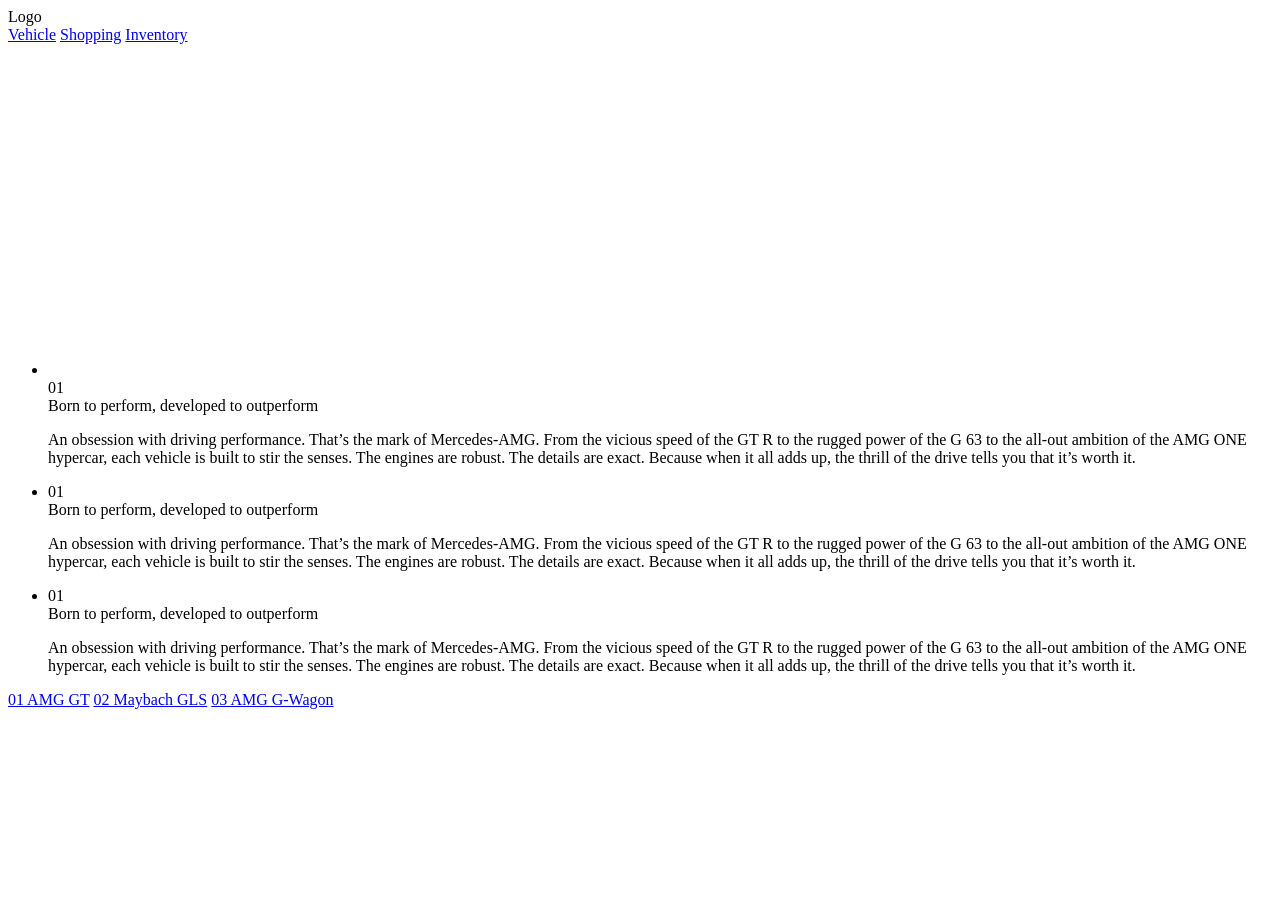
==== index.html @ 09127de3 "html added" ====
<!DOCTYPE html>
<html lang="en">
<head>
    <meta charset="UTF-8">
    <meta name="viewport" content="width=device-width, initial-scale=1.0">
    <title>Document</title>
      <link rel="stylesheet" href="/css/reset.css">
      <link rel="stylesheet" href="/css/styles.css">
      <link rel="preconnect" href="https://fonts.gstatic.com" crossorigin>
      <link href="https://fonts.googleapis.com/css2?family=Dancing+Script&family=Noto+Sans+JP:wght@100;300;400;500;700;900&display=swap" rel="stylesheet">
</head>
<body>
   <header class="page-header">
       <div class="page-header__logo">Logo</div>
       <nav class="page-header__nav">
        <a href="#">Vehicle</a>
        <a href="#">Shopping</a>
        <a href="#">Inventory</a>
       </nav>
   </header>
   <main>
        <section class="jumbo-slider">
            <ul class="jumbo-slider__container">
                <li class="jumbo-slider__slide" attr="1">
                    <div class="jumbo-slider__slide-bg">
                        <iframe class="jumbo-slider__video-player" width="560" height="315" src="https://www.youtube.com/embed/1K-9w93O3-g?autoplay=1&mute=1&t=0m0s" title="YouTube video player" frameborder="0" allow="accelerometer; autoplay; clipboard-write; encrypted-media; gyroscope; picture-in-picture" allowfullscreen></iframe>
                    </div>
                    <div class="container"> 
                        <div class="jumbo-slider__info">
                        <div class="jumbo-slider__slide-number">01</div>
                        <div class="jumbo-slider__title">
                            Born to perform, developed to outperform
                        </div>
                        <p class="jumbo-slider__description">
                            An obsession with driving performance. That’s the mark of Mercedes-AMG. From the vicious speed of the GT R to the rugged power of the G 63 to the all-out ambition of the AMG ONE hypercar, each vehicle is built to stir the senses.
                            The engines are robust. The details are exact. Because when it all adds up, the thrill of the drive tells you that it’s worth it.
                        </p>
                    </div>
                </div>
                    <div class="jumbo-slider__timeline">
                        <div class="jumbo-slider__line">
                        </div>
                    </div>   
                </li> 
                <li class="jumbo-slider__slide" attr="2">
                    <div class="jumbo-slider__slide-bg" style="background: url('/img/maybach.jpg');">
                    </div>
                    <div class="container"> <div class="jumbo-slider__info">
                        <div class="jumbo-slider__slide-number">01</div>
                        <div class="jumbo-slider__title">
                            Born to perform, developed to outperform
                        </div>
                        <p class="jumbo-slider__description">
                            An obsession with driving performance. That’s the mark of Mercedes-AMG. From the vicious speed of the GT R to the rugged power of the G 63 to the all-out ambition of the AMG ONE hypercar, each vehicle is built to stir the senses.
                            The engines are robust. The details are exact. Because when it all adds up, the thrill of the drive tells you that it’s worth it.
                        </p>
                    </div>
                </div>
                <div class="jumbo-slider__timeline">
                    <div class="jumbo-slider__line">
                    </div>    
                </li> 
                <li class="jumbo-slider__slide" attr="3">
                    <div class="jumbo-slider__slide-bg" style="background: url('/img/gwagon.jpg');">
                    </div>
                    <div class="container"> <div class="jumbo-slider__info">
                        <div class="jumbo-slider__slide-number">01</div>
                        <div class="jumbo-slider__title">
                            Born to perform, developed to outperform
                        </div>
                        <p class="jumbo-slider__description">
                            An obsession with driving performance. That’s the mark of Mercedes-AMG. From the vicious speed of the GT R to the rugged power of the G 63 to the all-out ambition of the AMG ONE hypercar, each vehicle is built to stir the senses.
                            The engines are robust. The details are exact. Because when it all adds up, the thrill of the drive tells you that it’s worth it.
                        </p>
                    </div>
                </div>
                <div class="jumbo-slider__timeline">
                    <div class="jumbo-slider__line">
                    </div>     
                </li> 
            </ul>

           <div class="jumbo-slider__nav">
               <a href="#" 
               class="jumbo-slider__link">01 AMG GT</a>
        
               <a href="#" 
               class="jumbo-slider__link">02 Maybach GLS</a>
            
                <a href="#" 
                class="jumbo-slider__link">03 AMG G-Wagon</a>
           </div>
           <div class="jumbo-slider__elipsis">
               <div class="jumbo-slider__circle jumbo-slider__circle--filled"></div>
               <div class="jumbo-slider__circle"></div>
               <div class="jumbo-slider__circle"></div>
           </div>
       </section>
   </main>
<script src="/js/app.js"></script>
</body>
</html>
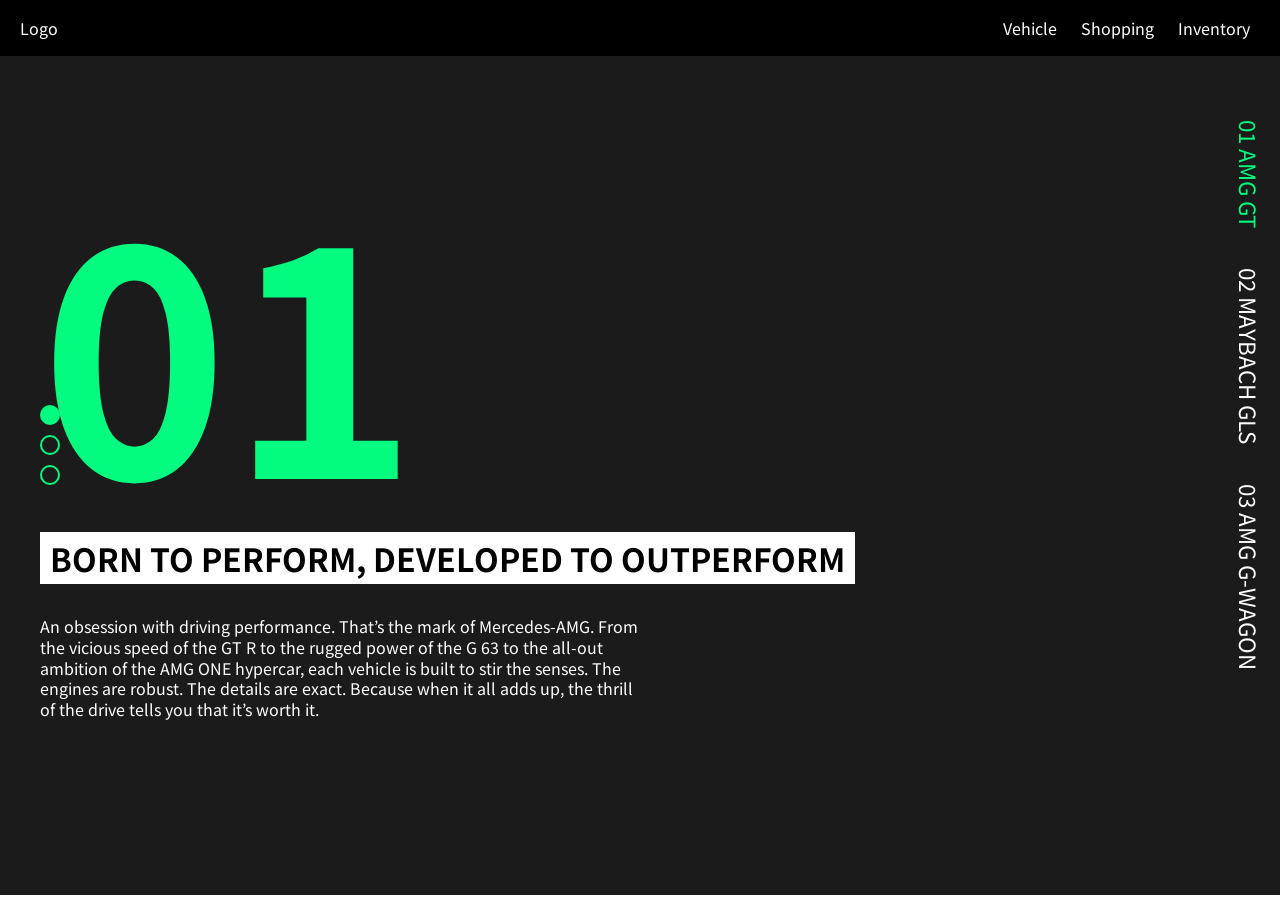
==== commit 90221e28: "update file" ====
--- a/index.html
+++ b/index.html
@@ -97,6 +97,6 @@
            </div>
        </section>
    </main>
-<script src="/js/app.js"></script>
+<script src="/app.js"></script>
 </body>
 </html>
--- a/css/styles.css
+++ b/css/styles.css
@@ -0,0 +1,170 @@
+.page-header{
+    padding: 20px;
+    display: flex;
+    position: fixed;
+    color: white;
+    z-index: 10;
+    justify-content: space-between;
+    width: 100%;
+    background: black;
+}
+.page-header__nav a{
+    color: white;
+    text-decoration: none;
+    padding: 0 10px;
+}
+.jumbo-slider{
+    height: 100vh;
+    width: 100%;
+    background: #1b1b1b;
+    overflow: hidden;
+}
+.jumbo-slider__container{
+    position: relative;
+}
+.container{
+    max-width: 1200px;
+    width: 100%;
+    height: 100%;
+    margin: auto;
+}
+.jumbo-slider__slide{
+    width: 100%;
+    height: 100vh;
+   
+}
+.jumbo-slider__slide-bg{
+    background-size: cover !important;
+    background-position: center !important;
+    width: 100%;
+    height: 100vh;
+    opacity: 0;
+    cursor: pointer;
+    transition: opacity 2s ease-in-out;
+    filter: saturate(0);
+    position: absolute;
+    z-index: 1;
+}
+.jumbo-slider__video-player{
+    width: 100%;
+    height: 100vh;
+    transform: scale(1.5);
+}
+.jumbo-slider__slide--active .jumbo-slider__slide-bg{
+    opacity: .5;
+
+}
+.jumbo-slider__info{
+    display: flex;
+    flex-direction: column;
+    justify-content: center;
+    position: relative;
+    z-index: 2;
+    height: 100%;
+    width: 100%;
+
+}
+.jumbo-slider__slide-number{
+    font-size: 20rem;
+    font-weight: 700;
+    color: #03fc7f;
+    position: relative;
+    opacity: 0;
+    transform: translate3d(0,100px, 0);
+    transition: transform .4s ease-in-out 1s, opacity .4s ease-in-out 1s;
+    margin-bottom: 2rem;
+}
+
+
+.jumbo-slider__title{
+    font-size: 2rem;
+    font-weight: 700;
+    text-transform: uppercase;
+    background: white;
+    color: black;
+    padding: 10px;
+    width: fit-content;
+    margin-bottom: 2rem;
+    position: relative;
+    opacity: 0;
+    transform: translate3d(0,100px, 0);
+    transition: transform .4s ease-in-out 1.5s, opacity .4s ease-in-out 1.5s;   
+}
+.jumbo-slider__description{
+    max-width: 600px;
+    line-height: 1.3;
+    color: white;
+    position: relative;
+    opacity: 0;
+    transform: translate3d(0,100px, 0);
+    transition: transform .4s ease-in-out 2s, opacity .4s ease-in-out 2s;
+
+}
+
+.jumbo-slider__slide--active 
+.jumbo-slider__slide-number,
+.jumbo-slider__slide--active 
+.jumbo-slider__title,
+.jumbo-slider__slide--active 
+.jumbo-slider__description{
+    opacity: 1;
+    transform: translate3d(0,0, 0);
+}
+.jumbo-slider__nav{
+    display: flex;
+    position: absolute;
+    top: 100px;
+    right: 0px;
+    writing-mode: vertical-rl;
+    z-index: 4;
+    width: 100%;
+}
+.jumbo-slider__link{
+    font-size: 1.4rem;
+    color: white;
+    text-transform: uppercase;
+    padding: 20px;
+    text-decoration: none;
+}
+.jumbo-slider__link--active{
+  color: #03fc7f;
+}
+.jumbo-slider__elipsis{
+    width: 100px;
+    height: 100vh;
+    position: absolute;
+    left: 0;
+    top: 0;
+    display: flex;
+    justify-content: center;
+    align-items: center;
+    flex-direction: column;
+    z-index: 4;
+}
+.jumbo-slider__circle{
+    width: 20px;
+    height: 20px;
+    border: 2px solid #03fc7f;
+    border-radius: 50%;
+    margin-bottom: 10px;
+}
+.jumbo-slider__circle--filled{
+    background: #03fc7f;
+}
+.jumbo-slider__timeline{
+    position: fixed;
+    bottom: 0;
+    width: 100%;
+    z-index: 4;
+}
+.jumbo-slider__line{
+    height: 5px;
+    width: 0px;
+    background: #ffffff;
+    transition: width 6s ease-in-out;
+}
+.jumbo-slider__slide--active 
+.jumbo-slider__line{
+    width: 100%;  
+    color: #03fc7f;  
+}
